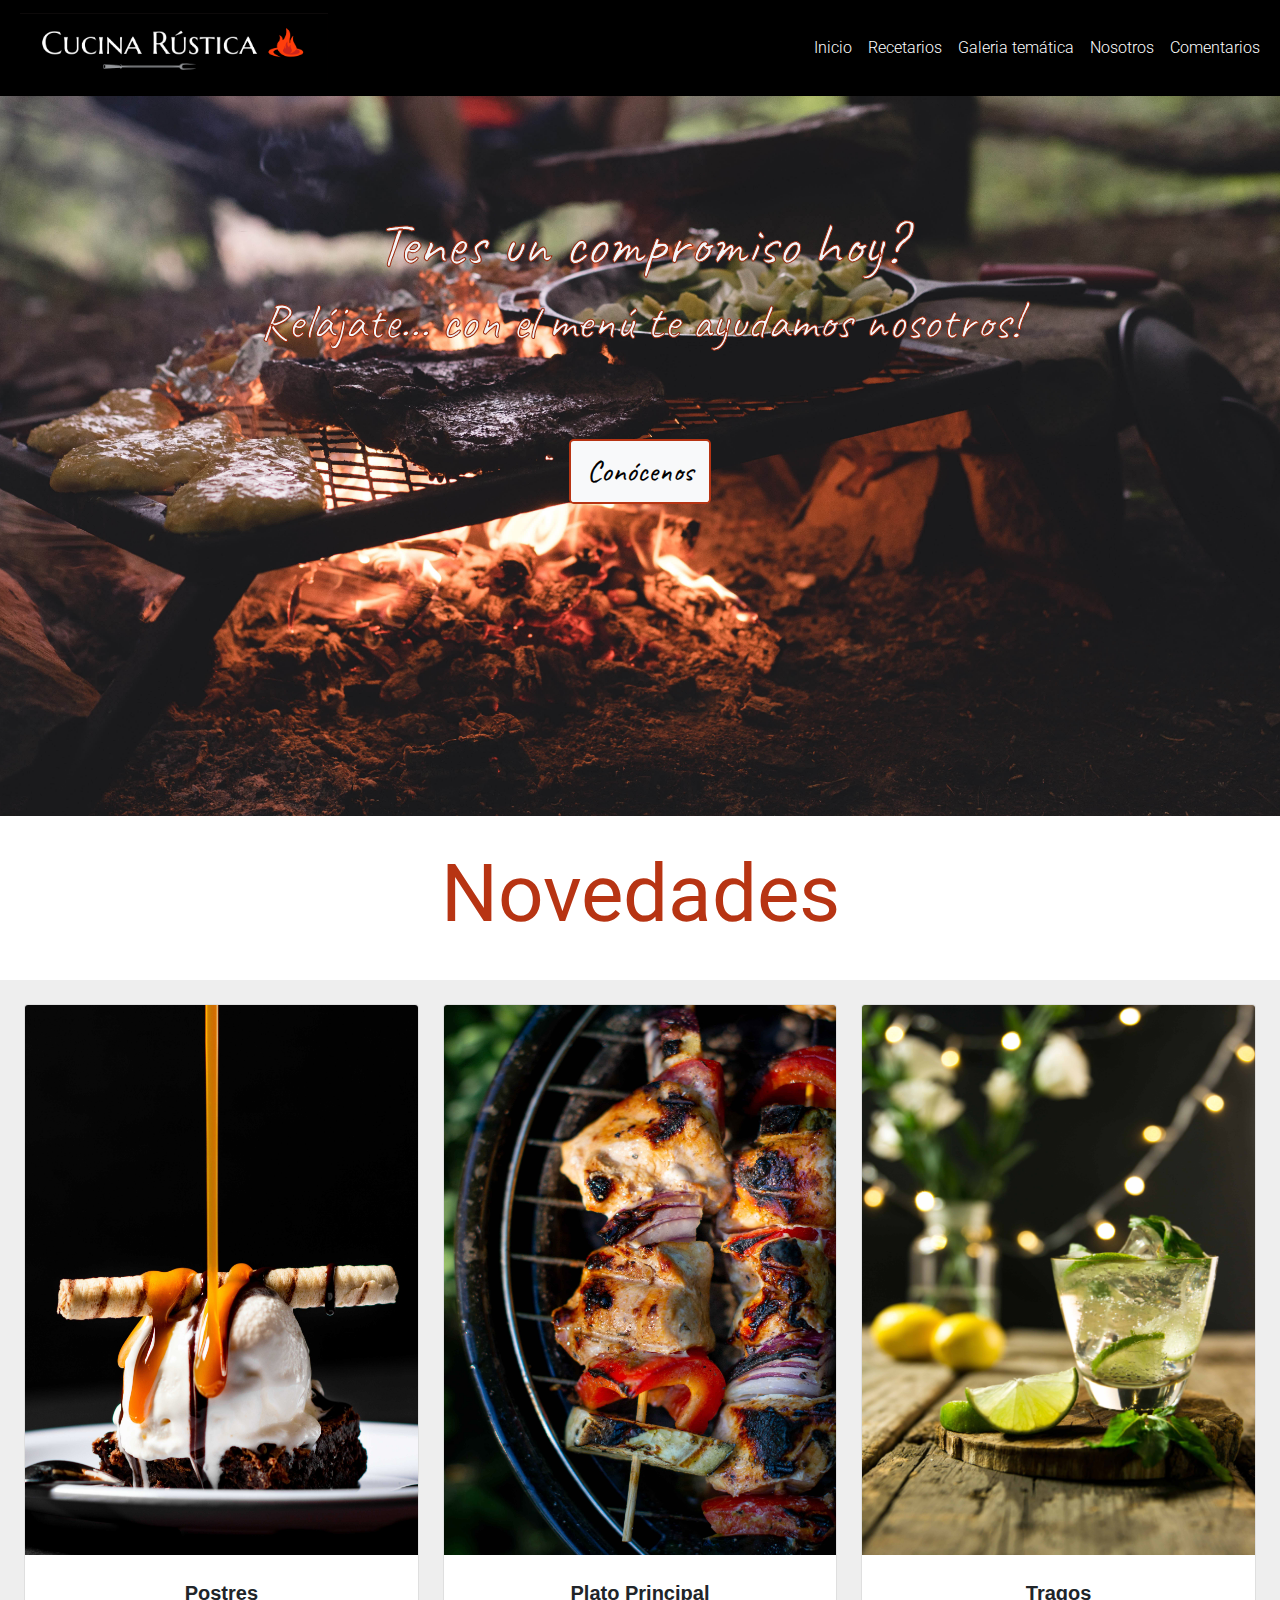
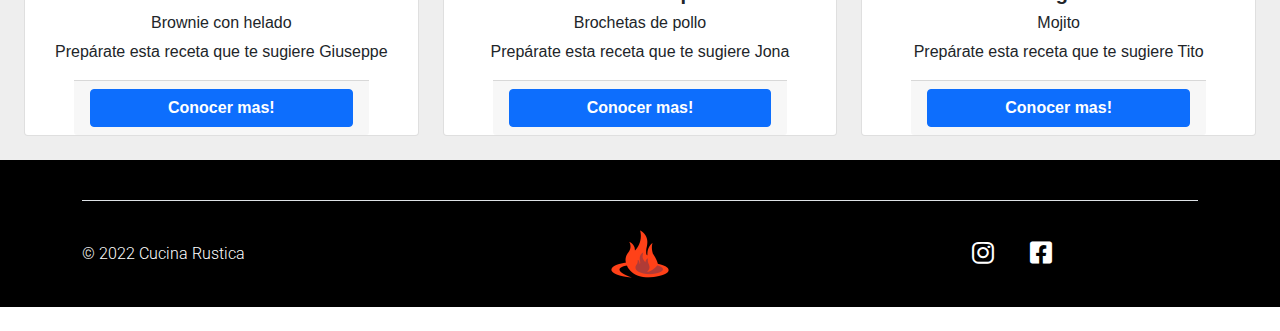
==== index.html @ 4ba0966a "trabajo 2" ====
<!DOCTYPE html>
<html lang="es">
<head>
    <meta charset="UTF-8">
    <meta http-equiv="X-UA-Compatible" content="IE=edge">
    <meta name="viewport" content="width=device-width, initial-scale=1.0">
    <link rel="shortcut icon" href="./imagenes/favicon_cucina.png" type="image/x-icon">
    <link rel="preconnect" href="https://fonts.googleapis.com">
    <link rel="preconnect" href="https://fonts.gstatic.com" crossorigin>
    <link href="https://fonts.googleapis.com/css2?family=Caveat:wght@400;500&family=Roboto:ital,wght@0,100;0,300;0,500;0,900;1,400&display=swap" rel="stylesheet">
    <link rel="stylesheet" href="https://cdnjs.cloudflare.com/ajax/libs/animate.css/4.1.1/animate.min.css"/>
    <link rel="stylesheet" href="https://cdnjs.cloudflare.com/ajax/libs/font-awesome/6.0.0/css/all.min.css">
    <link rel="stylesheet" href="./css/bootstrap.min.css">
    <link rel="stylesheet" href="./css/styles.css"><!-- defino la carperta de buscqueda se sugiere hacerlo en head-->
    <title>Cucina Rustica</title>
</head>
<body>
  <header id="header_boot">
    <nav class="navbar navbar-expand-lg navbar-light bg-black" >
        <div class="container-fluid">
          <a class="navbar-brand" href="./index.html"><img src="./imagenes/Logo.png" alt="Cucina_Rústica" class="logo_cucina"></img></a>
          <button class="navbar-toggler" type="button" data-bs-toggle="collapse" data-bs-target="#navbarNavAltMarkup" aria-controls="navbarNavAltMarkup" aria-expanded="false" aria-label="Toggle navigation">
            <span class="navbar-toggler-icon"></span>
          </button>
          <div class="collapse navbar-collapse" id="navbarNavAltMarkup" >
            <div class="navbar-nav">
              <a class="nav-link active" aria-current="page" href="./index.html">Inicio</a>
              <a class="nav-link" href="./pages/recetarios.html">Recetarios</a>
              <a class="nav-link" href="./pages/galeria_tematica.html">Galeria temática</a>
              <a class="nav-link" href="./pages/nosotros.html">Nosotros</a>
              <a class="nav-link" href="./pages/comentarios.html">Comentarios</a>
            </div>
          </div>
        </div>
      </nav>
  </header>
       <!-- <main id="main_principal">
            <section> 
                <div class="textos_main_principal">
                    <h2>Tenes un compromiso hoy?</h2> 
                    <h3>Relájate... con el menú te ayudamos nosotros!</h3>
                    <a href="./pages/recetarios.html" class="boton_main_principal">Conócenos</a>
                </div>
            </section>  
            <section class="section_wave_i">
                <div class="wave_i" style="height: 150px; overflow:hidden ;" ><svg viewBox="0 0 500 150" preserveAspectRatio="none" style="height: 100%; width: 100%;"><path d="M-4.22,38.00 C242.94,151.48 329.85,-2.44 500.00,49.98 L500.00,150.00 L0.00,150.00 Z" style="stroke: none; fill: #fff;"></path></svg></div>
            </section> 
        </main>-->
  <main>
    <section>
          <!-- Background image -->
          <div class="p-5 text-center bg-image" id="main_principal">
          <div class="mask">
            <div class="d-flex justify-content-center align-items-center h-100">
              <div class="text-white m-5 text_main">
                <h1 class="mt-3">Tenes un compromiso hoy?</h1>
                <h3 class="p-1">Relájate... con el menú te ayudamos nosotros!</h3>
                <a class="btn btn-light btn-lg boton_main" href="./pages/recetarios.html" role="button">Conócenos</a>
              </div>
            </div>
          </div>
          </div>
          <!-- Background image -->
    </section>    
  </main>
            <section>
              <div class="title_novedades">
                <h3>Novedades</h3>
              </div>
            </section>
            <section class="p-4 vh-200 fondo_content">
              <div class="row row-cols-1 row-cols-md-3 g-4">
                <div class="col card_content">
                  <div class="card h-100">
                    <img src="./imagenes/imagen7.jpg" class="card-img-top" alt=">Brownie"/></img>
                      <div class="card-body">
                        <h5 class="card-title text-center"><b>Postres</h5></b>
                        <h6 class="card-title text-center">Brownie con helado</h6>
                        <p class="card-text text-center">Prepárate esta receta que te sugiere Giuseppe</p>
                      </div>
                      <div class="card-footer d-grid gap-2 col-9 mx-auto">
                        <a href="./subpages/te_hiciste_un_postre.html" class="btn btn-primary"><b>Conocer mas!</b></a>
                      </div>
                  </div>
                </div>
                <div class="col">
                  <div class="card h-100">
                    <img src="./imagenes/imagen9.jpg" class="card-img-top" alt="Brochetas de pollo"/></img>
                      <div class="card-body">
                        <h5 class="card-title text-center"><b>Plato Principal</b></h5>
                        <h6 class="card-title text-center ">Brochetas de pollo</h6>
                        <p class="card-text text-center">Prepárate esta receta que te sugiere Jona</p>
                      </div>
                      <div class="card-footer d-grid gap-2 col-9 mx-auto">
                        <a href="./subpages/cocinate_algo.html" class="btn btn-primary"><b>Conocer mas!</b></a>
                      </div>
                  </div>
                </div>
                <div class="col">
                  <div class="card h-100">
                    <img src="./imagenes/imagen8.jpg" class="card-img-top" alt="Mojito"/></img>
                      <div class="card-body">
                        <h5 class="card-title text-center"><b>Tragos</b></h5>
                        <h6 class="card-title text-center">Mojito</h6>
                        <p class="card-text text-center">Prepárate esta receta que te sugiere Tito</p>
                      </div>
                      <div class="card-footer d-grid gap-2 col-9 mx-auto">
                        <a href="./subpages/te_pinto_un_trago.html" class="btn btn-primary"><b>Conocer mas!</b></a>
                      </div>
                  </div>
                </div>
              </div>    
              </div>
            </section>
      <footer class="text-center text-lg-start" id="footer_boot">
          <div class="container d-flex justify-content-center py-2"></div>
          <div class="container">
            <footer class="d-flex flex-wrap justify-content-between align-items-center py-3 my-4 border-top">
              <p class="col-md-4 mb-0 text-white">&copy; 2022 Cucina Rustica</p>
              <a href="./index.html" class="col-md-4 d-flex align-items-center justify-content-center mb-3 mb-md-0 me-md-auto link-dark text-decoration-none">
                <img src="./imagenes/favicom2_cucina.png" alt="llama_cucina"></img>
              </a>
              <ul class="nav col-md-4 justify-content-center">
                <li class="nav-item icono_footer"><a href="https://www.instagram.com" class="nav-link px-2 text-white"><i class="fa-brands fa-instagram" id="iconos_footer"></i></a></li>
                <li class="nav-item icono_footer"><a href="https://www.facebook.com" class="nav-link px-2 text-white"><i class="fa-brands fa-facebook-square" id="iconos_footer"></i></a></li>
              </ul>
          </div>
      </footer>
      <script src="https://cdn.boomcdn.com/libs/wow-js/1.3.0/wow.min.js"></script>
      <script>
        new WOW().init();
      </script>
      <script src="https://code.jquery.com/jquery-3.5.1.slim.min.js" integrity="sha384-DfXdz2htPH0lsSSs5nCTpuj/zy4C+OGpamoFVy38MVBnE+IbbVYUew+OrCXaRkfj" crossorigin="anonymous"></script>
      <script src="./js/bootstrap.min.js"></script>
</body>
</html>
---- css/styles.css ----
/**----------APLICANDO BOOTSTRAP------------**/

* {
  padding: 0;
  margin: 0;
}
.paddingTB {
  padding-top: 50px;
  padding-bottom: 50px;
}
.col-lg-12,
.col-lg-6 {
  padding-right: 0;
  padding-left: 0;
}
.paddingT {
  padding-top: 50px;
}
.centrar {
  text-align: center;
}
.paddingLR {
  padding-left: 10px;
  padding-right: 10px;
}

#navbarNavAltMarkup a {
  color: #fff;
  font-family: "Roboto", sans-serif;
  font-style: normal;
  font-weight: 300;
}

#navbarNavAltMarkup a:hover:not(.active) {
  /*background-color: rgb(170, 116, 87);*/
  border-bottom: solid 3px white;
  transition: 0.5s;
}

.navbar-toggler {
  background-color: beige;
  font-size: 0.5rem;
}

#footer_boot {
  background-color: black;
  font-family: "Roboto", sans-serif;
  font-weight: 300;
}
/* vista desktop */
@media only screen and (min-width: 1024px) {
  .navbar-expand-lg .navbar-collapse {
    justify-content: flex-end;
  }
  /*.footerFlex{display: flex;justify-content: space-around;}*/
}

.comentario_fondo {
  background-color: #eee;
}

.nosotros_contenedor {
  max-width: 80%;
}

.col img {
  width: 100%;
  height: 100%;
  max-width: 30rem;
  max-height: 35rem;
  margin: auto;
  padding-bottom: 10px;
}

/*Novedades*/

.title_novedades {
  text-align: center;
  font-size: 20px;
  color: #b73413;
  margin: auto;
  display: flex;
  font-weight: bold;
}

.fondo_content {
  background-color: #eee;
}

#icono_footer {
  font-size: 25px;
  color: #fff;
  padding: 10px;
}

.icono_footer a {
  text-decoration: none;
  color: white;
  margin: 10px;
  font-size: 25px;
}

.icono_footer a i:hover {
  color: orangered;
  transform: scale(1.1);
  transition: ease-in-out 0.1s;
}

/*---------sub pages ------*/
.recetas_sub_pages {
  margin: 2%;
  border-radius: 20px;
  background-color: rgba(236, 240, 193, 0.247);
  box-shadow: 0 2px rgba(0, 0, 0, 0.2);
  padding: 1%;
  transition: all 0.25s;
}

.recetas_sub_pages:hover {
  transform: translateY(-15px);
  box-shadow: 0 12px 16px rgba(0, 0, 0, 0.2);
}

.recetas_sub_pages img {
  border: solid black 2px;
  border-radius: 10px;
}

.recetas_sub_pages h3 {
  font-weight: bold;
}

.recetas_texto {
  padding: 2%;
}

/**----------FIN BOOTSTRAP------------**/

/******* PAGINAS CON CSS*******/

/* MOBILE FIRST */
* {
  margin: 0%;
  padding: 0%;
  box-sizing: border-box;
}

body {
  font-family: "Shippori Antique B1", sans-serif;
  margin: 0%;
  padding: 0%;
}

#grid_index {
  display: grid;
  grid-template-areas:
    "cabecera"
    "principal"
    "novedades"
    "footer";
}
/*
#header_sin_boot {
  grid-area: cabecera;
  display: flex;
  flex-direction: column;
  justify-content: center;
  align-items: center;
  background-color: black;
}*/

.logo_cucina {
  width: auto;
  height: 40px;
}

/**-----ANIMACION LOGO-----**/
.logo_cucina {
  display: inline-block;
  margin: 0 0.5rem;
  animation: backInLeft;
  animation-duration: 1.8s;
}
/**----------------------**/

main {
  grid-area: principal;
}

#main_principal {
  margin: 0;
  padding: 0;
  box-sizing: border-box;
  flex-direction: column;
  justify-content: center;
  align-items: center;
  background-color: rgb(56, 45, 33);
  background-image: url(../imagenes/imagen2.jpg);
  background-size: cover;
  background-repeat: no-repeat;
  background-attachment: unset;
  background-position: center;
  height: 80vh;
  position: relative;
  overflow: hidden;
}

.text_main h1 {
  font-family: "Caveat", cursive;
  font-style: normal;
  font-weight: 400;
  font-size: 20px;
  color: #f2f5f8;
}

.text_main h3 {
  font-family: "Caveat", cursive;
  font-style: normal;
  font-weight: 400;
  font-size: 15px;
  color: #f2f5f8;
}

.text_main {
  animation: fadeInUp;
  animation-duration: 4s;
}

.boton_main {
  border: solid 2px #b73413;
  margin-top: 75px;
  font-family: "Caveat", cursive;
  font-style: normal;
  font-weight: 400;
  font-size: 10px;
  -webkit-text-stroke: 0.1px black;
}

/*
main .textos_main_principal {
  display: flex;
  width: 100%;
  height: 250px;
  align-items: center;
  justify-content: center;
  flex-direction: column;
  letter-spacing: 0.03em;
  line-height: 1.6;
}
.textos_main_principal h2 {
  font-size: 20px;
  font-weight: bold;
  color: #fff;
  -webkit-text-stroke: 0.2px black;
  margin-top: 5px;
}
*/
/**-----ANIMACION TEXTO PRINCIPAL---
.textos_main_principal h2 {
  animation: fadeInDown;
  animation-duration: 2s;
}-**/
/**----------------------

.textos_main_principal h3 {
  font-size: 18px;
  font-weight: bold;
  color: #fff;
  /*color: rgb(100, 188, 250);*/
/*
  -webkit-text-stroke: 0.2px black;
  margin-top: 10px;
}**/

/**-----ANIMACION TEXTO PRINCIPAL---
.textos_main_principal h3 {
  animation: jackInTheBox;
  animation-duration: 4s;
}-**/
/**----------------------

.boton_main_principal {
  font-size: 15px;
  border: solid 1px hsla(180, 100%, 50%, 0.516);
  color: #fff;
  background-color: hsla(180, 100%, 50%, 0.29);
  font-weight: bold;
  text-decoration: none;
  justify-content: end;
  text-align: center;
  margin-top: 50px;
}**/

/**-----ANIMACION TEXTO PRINCIPAL----*
.boton_main_principal {
  animation: fadeInBottomRight;
  animation-duration: 6s;
}

.boton_main_principal:hover {
  transform: translateY(-10px);
  box-shadow: 0 12px 16px rgba(0, 0, 0, 0.2);
  transition: 1s;
}
/**----------------------**/

/* Wave 
.wave_i {
  position: absolute;
  bottom: 0;
  width: 100%;
}*/

.title_novedades {
  text-decoration: none;
  justify-content: center;
  text-align: center;
  margin: 30px;
}

.title_novedades h3 {
  font-family: "Roboto", sans-serif;
  font-style: bold;
  font-weight: 400;
  /*
  font-weight: bold;
  letter-spacing: 0.01em;
  line-height: 1;
  -webkit-text-stroke: 0.8px black;*/
}

@media (min-width: 768px) {
  #grid_index {
    grid-template-areas:
      "cabecera cabecera cabecera"
      "principal principal principal"
      "novedades novedades"
      "footer footer";
  }

  /*
  #header_sin_boot {
    flex-direction: row;
  }
*/
  .logo_cucina {
    height: 50px;
  }

  .text_main h1 {
    -webkit-text-stroke: 1px #9a2609;
    font-size: 40px;
    font-style: bold;
  }

  .text_main h3 {
    -webkit-text-stroke: 1px #9a2609;
    font-size: 30px;
    font-style: bold;
  }

  .boton_main {
    font-size: 20px;
  }

  .title_novedades h3 {
    font-size: 50px;
  }

  /*
  .textos_main_principal h2 {
    font-size: 40px;
    -webkit-text-stroke: 0.8px black;
    margin-top: 5px;
  }

  .textos_main_principal h3 {
    font-size: 35px;
    align-items: center;
    -webkit-text-stroke: 0.2px black;
    margin-top: 5px;
  }

  .boton_main_principal {
    margin-top: 40px;
  }*/
}

@media (min-width: 1024px) {
  /*
  #header_sin_boot {
    display: flex;
    align-items: center;
    justify-content: space-around;
  }*/
  .logo_cucina {
    height: 70px;
  }

  .text_main h1 {
    font-size: 60px;
  }

  .text_main h3 {
    font-size: 50px;
  }

  .boton_main {
    font-size: 30px;
    padding: 3;
  }

  .title_novedades h3 {
    font-size: 80px;
  }
  /*
  .textos_main_principal h2 {
    font-size: 40px;
    margin-top: 150px;
  }

  .textos_main_principal h3 {
    font-size: 35px;
    align-items: center;
    margin-top: 50px;
  }

  .boton_main_principal {
    font-size: 25px;
    -webkit-text-stroke: 0.8px black;
    margin-top: 40px;
  }*/
}

/****** FIN PAGINA PRINCPAL (INDEX) ******/

/****PAGES -RECETARIOS-****/

/* MOBILE FIRST */

#body_recetario {
  background-image: linear-gradient(
    to right,
    #f3f4f6,
    #f2f5f8,
    #f1f6f9,
    #eff7f9,
    #eef8f9
  );
}

main .textos_main_recetario {
  margin-top: 50px;
  display: inline-block;
  height: 100px;
  width: 100%;
  align-items: center;
  justify-content: center;
  text-align: center;
}

.textos_main_recetario h2 {
  font-size: 20px;
  color: black;
}

#recetarios {
  grid-area: novedades;
  margin: 0;
  padding: 0;
  width: 100%;
  font-family: sans-serif;
  letter-spacing: 0.03em;
  line-height: 1.6;
  align-items: center;
  flex-wrap: wrap;
  display: flex;
}

.title_recetarios {
  font-family: "Segoe UI", Tahoma, Geneva, Verdana, sans-serif;
  text-align: center;
  font-size: 22px;
  color: #b73413;
  margin-top: 10px;
  margin-left: 30px;
  font-weight: bold;
  font-style: italic;
}

.recetarios_contenedor {
  width: 100%;
  max-width: 100%;
  display: flex;
  flex-wrap: wrap;
  justify-content: center;
  align-items: center;
}

.recetarios_contenedor .card_recetarios {
  width: 250px;
  height: 220px;
  border: solid 8px;
  border-color: black;
  box-shadow: 0 2px rgba(0, 0, 0, 0.2);
  overflow: hidden;
  margin: 15px;
  text-align: center;
  transition: all 0.3s;
}

.recetarios_contenedor .card_recetarios:hover {
  transform: translateY(-15px);
  box-shadow: 0 12px 16px rgba(0, 0, 0, 0.2);
}

.recetarios_contenedor .card_recetarios img {
  width: 250px;
  height: 220px;
  align-items: center;
}

@media (min-width: 768px) {
  .recetarios_contenedor .card_recetarios {
    width: 350px;
    height: 320px;
    border: solid 12px;
  }

  .recetarios_contenedor .card_recetarios img {
    width: 350px;
    height: 320px;
  }

  .textos_main_recetario h2 {
    font-size: 30px;
  }

  .title_recetarios {
    font-size: 35px;
  }
}

@media (min-width: 1024px) {
  .recetarios_contenedor .card_recetarios {
    width: 400px;
    height: 450px;
    border: solid 12px;
  }

  .recetarios_contenedor .card_recetarios img {
    width: 100%;
    height: 100%;
  }

  .textos_main_recetarioh2 {
    font-size: 40px;
  }

  .title_recetarios {
    font-size: 50px;
  }
}

#sugerencias_chef {
  grid-area: novedades;
  margin: 0;
  padding: 0;
  width: 100%;
  font-family: sans-serif;
  letter-spacing: 0.03em;
  line-height: 1.6;
  align-items: center;
  flex-wrap: wrap;
  display: flex;
}

.textos_section_recetarios {
  display: inline-block;
  width: 100%;
  min-height: 75px;
  align-items: center;
  justify-content: end;
  text-align: center;
  background-color: rgba(226, 216, 204, 0.89);
  margin-bottom: 1px;
  padding: 15px;
}

.textos_section_recetarios h3 {
  font-size: 20px;
}
.textos_section_recetarios p {
  font-size: 10px;
}

@media (min-width: 768px) {
  .textos_section_recetarios h3 {
    font-size: 25px;
  }
  .textos_section_recetarios p {
    font-size: 15px;
  }
}

@media (min-width: 1024px) {
  .textos_section_recetarios h3 {
    font-size: 30px;
  }
  .textos_section_recetarios p {
    font-size: 20px;
  }
}

/****** FIN PAGINA RECETARIO ******/

/****PAGES GALERIA TEMATICA****/

/* MOBILE FIRST */
main .textos_main_galeria_tematica {
  margin-top: 50px;
  display: inline-block;
  height: 100px;
  width: 100%;
  align-items: center;
  justify-content: center;
  text-align: center;
}

.textos_main_galeria_tematica h2 {
  font-size: 25px;
  color: black;
}

.textos_main_galeria_tematica h3 {
  font-size: 20px;
  color: rgb(4, 27, 46);
  text-shadow: 0.2em 0.1em 0.1em rgb(140, 145, 146);
  text-align: center;
}

#galeria_tematica {
  grid-area: novedades;
  margin: 0;
  padding: 0;
  width: 100%;
  font-family: sans-serif;
  letter-spacing: 0.03em;
  line-height: 1.6;
  align-items: center;
  flex-wrap: wrap;
  display: flex;
}

.title_galeria_tematica {
  font-family: "Segoe UI", Tahoma, Geneva, Verdana, sans-serif;
  text-align: center;
  font-size: 30px;
  color: #b73413;
  margin-top: 40px;
  margin-left: 30px;
  font-weight: bold;
  font-style: italic;
}

.galeria_tematica_contenedor {
  width: 100%;
  max-width: 100%;
  display: flex;
  flex-wrap: wrap;
  justify-content: center;
  align-items: center;
}

.galeria_tematica_contenedor .card_galeria_tematica {
  width: 400px;
  height: 400px;
  border-radius: 20px;
  box-shadow: 0 2px rgba(0, 0, 0, 0.2);
  overflow: hidden;
  margin: 20px;
  text-align: center;
  transition: all 0.45s;
}

.card_galeria_tematica {
  background-color: rgba(226, 216, 204, 0.89);
  padding: 1%;
}

.galeria_tematica_contenedor .card_galeria_tematica:hover {
  transform: translateY(-15px);
  box-shadow: 0 12px 16px rgba(0, 0, 0, 0.2);
}

.galeria_tematica_contenedor .card_galeria_tematica img {
  width: 250px;
  height: 220px;
  border-radius: 10px;
}

.galeria_tematica_contenedor.card_galeria_tematica h4 {
  font-weight: 600;
}

.galeria_tematica_contenedor .card_galeria_tematica p {
  padding: 0.1rem;
  font-size: 16px;
  font-weight: 300;
}

@media (min-width: 768px) {
  .textos_main_galeria_tematica h2 {
    font-size: 35px;
  }

  .textos_main_galeria_tematica h3 {
    font-size: 30px;
  }

  .title_galeria_tematica {
    font-size: 40px;
  }
}

@media (min-width: 1024px) {
  .textos_main_galeria_tematica h2 {
    font-size: 40px;
  }

  .textos_main_galeria_tematica h3 {
    font-size: 35px;
  }

  .title_galeria_tematica {
    font-size: 50px;
  }
}

.subtexto_contenedor_galeria {
  display: inline-block;
  width: 100%;
  min-height: 75px;
  align-items: center;
  justify-content: end;
  text-align: center;
  background-color: rgba(226, 216, 204, 0.89);
  margin-bottom: 1px;
  padding: 15px;
}

.subtexto_contenedor_galeria h4 {
  font-size: 20px;
}
.subtexto_contenedor_galeria p {
  font-size: 10px;
}

@media (min-width: 768px) {
  .subtexto_contenedor_galeria h4 {
    font-size: 25px;
  }
  .subtexto_contenedor_galeria p {
    font-size: 15px;
  }
}

@media (min-width: 1024px) {
  .subtexto_contenedor_galeria h4 {
    font-size: 30px;
  }
  .subtexto_contenedor_galeria p {
    font-size: 20px;
  }
}

/****** FIN PAGINA GALERIA_TEMATICA ******/

/*--------SUB PAGES COCINATE ALGO----------*/
/* MOBILE FIRST */

main .textos_main_cocinate_algo {
  display: flex;
  width: 100%;
  height: 100%;
  align-items: center;
  justify-content: flex-end;
  flex-direction: column;
  letter-spacing: 0.03em;
  line-height: 1.6;
  position: relative;
  overflow: hidden;
}

.img_main_cocinate_algo {
  display: flex;
  width: 100%;
  height: 50vh;
  align-items: center;
  justify-content: flex-end;
  flex-direction: column;
  letter-spacing: 0.03em;
  line-height: 1.6;
  background-image: url(../imagenes/imagen_cocinate_algo.jpg);
  background-size: cover;
  background-repeat: no-repeat;
  background-attachment: unset;
  background-position: center;
  position: relative;
  overflow: hidden;
}

.textos_main_cocinate_algo h2 {
  font-size: 20px;
  color: black;
  font-weight: bold;
}

/*--recetarios--*/

.title_subpage_recetario {
  font-family: "Segoe UI", Tahoma, Geneva, Verdana, sans-serif;
  text-align: center;
  font-size: 20px;
  color: #b73413;
  margin-top: 40px;
  margin-left: 30px;
  font-weight: bold;
  font-style: italic;
}

@media (min-width: 768px) {
  .textos_main_cocinate_algo h2 {
    font-size: 35px;
  }

  .img_main_cocinate_algo {
    height: 60vh;
  }

  .title_subpage_recetario {
    font-size: 30px;
  }
}

@media (min-width: 1024px) {
  .textos_main_cocinate_algo h2 {
    font-size: 40px;
  }

  .img_main_cocinate_algo {
    height: 80vh;
  }

  .title_subpage_recetario {
    font-size: 35px;
  }
}

/****** FIN SUB PAGES COCINATE ALGO ***/

/****** SUB PAGES TE PINTO UN TRAGO ******/

/* MOBILE FIRST */

main .textos_main_preparate_un_trago {
  display: flex;
  width: 100%;
  height: 100%;
  align-items: center;
  justify-content: flex-end;
  flex-direction: column;
  letter-spacing: 0.03em;
  line-height: 1.6;
  position: relative;
  overflow: hidden;
}

.img_main_preparate_un_trago {
  display: flex;
  width: 100%;
  height: 50vh;
  align-items: center;
  justify-content: flex-end;
  flex-direction: column;
  letter-spacing: 0.03em;
  line-height: 1.6;
  background-image: url(../imagenes/imagen18.jpg);
  background-size: cover;
  background-repeat: no-repeat;
  background-attachment: unset;
  background-position: center;
  position: relative;
  overflow: hidden;
}

.textos_main_preparate_un_trago h2 {
  font-size: 20px;
  color: black;
  font-weight: bold;
}

@media (min-width: 768px) {
  .textos_main_preparate_un_trago h2 {
    font-size: 35px;
  }

  .img_main_preparate_un_trago {
    height: 60vh;
  }
}

@media (min-width: 1024px) {
  .textos_main_preparate_un_tragoh2 {
    font-size: 40px;
  }

  .img_main_preparate_un_trago {
    height: 90vh;
  }
}

/****** FIN SUB PAGES PREPARATE UN TRAGO ***/

/****** SUB PAGES TE HICISTE UN POSTRE ******/

/* MOBILE FIRST */

main .textos_main_hiciste_un_postre {
  display: flex;
  width: 100%;
  height: 100%;
  align-items: center;
  justify-content: flex-end;
  flex-direction: column;
  letter-spacing: 0.03em;
  line-height: 1.6;
  position: relative;
  overflow: hidden;
}

.img_main_hiciste_un_postre {
  display: flex;
  width: 100%;
  height: 50vh;
  align-items: center;
  justify-content: flex-end;
  flex-direction: column;
  letter-spacing: 0.03em;
  line-height: 1.6;
  background-image: url(../imagenes/imagen20.jpg);
  background-size: cover;
  background-repeat: no-repeat;
  background-attachment: unset;
  background-position: center;
  position: relative;
  overflow: hidden;
}

.textos_main_hiciste_un_postre h2 {
  font-size: 20px;
  color: black;
  font-weight: bold;
}

@media (min-width: 768px) {
  .textos_main_hiciste_un_postre h2 {
    font-size: 35px;
  }

  .img_main_hiciste_un_postre {
    height: 60vh;
  }
}

@media (min-width: 1024px) {
  .textos_main_hiciste_un_postre h2 {
    font-size: 40px;
  }

  .img_main_hiciste_un_postre {
    height: 90vh;
  }
}

/****** FIN SUB PAGES  TE HICISTE UN POSTRE ***/
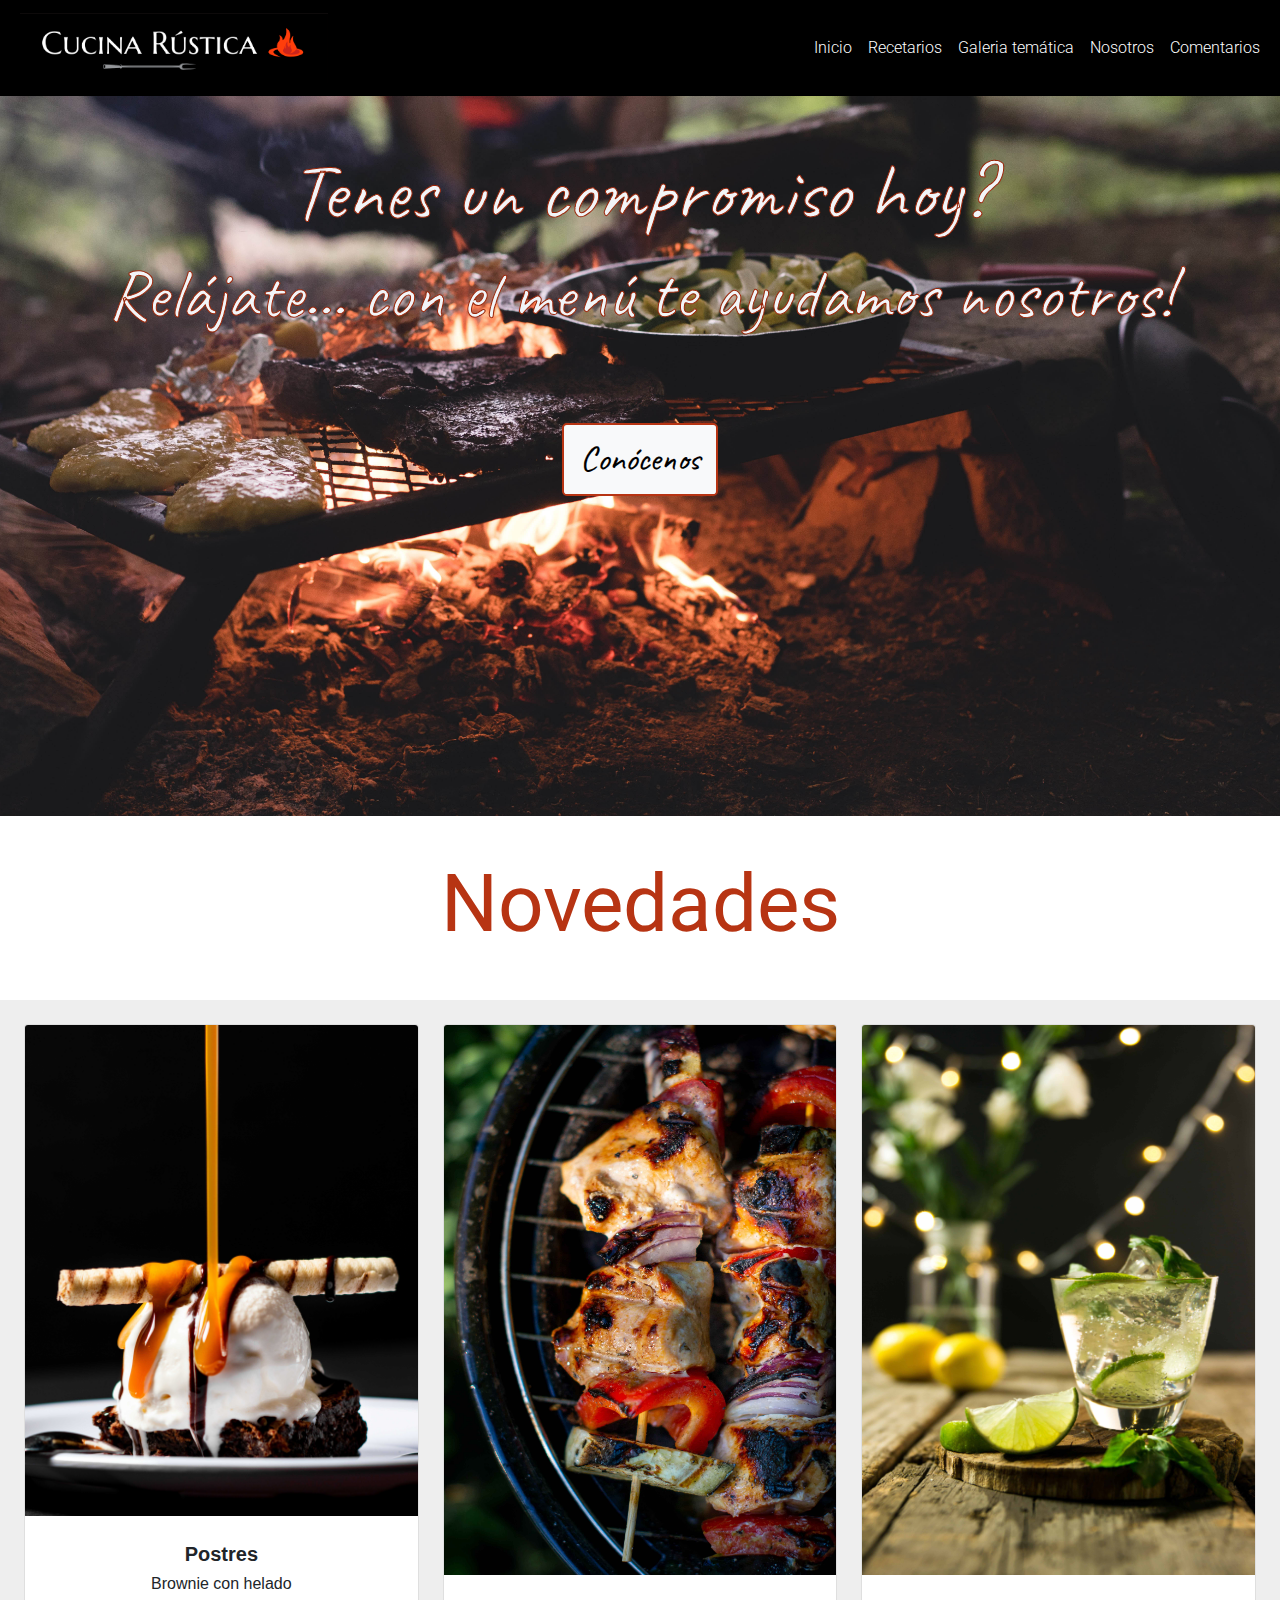
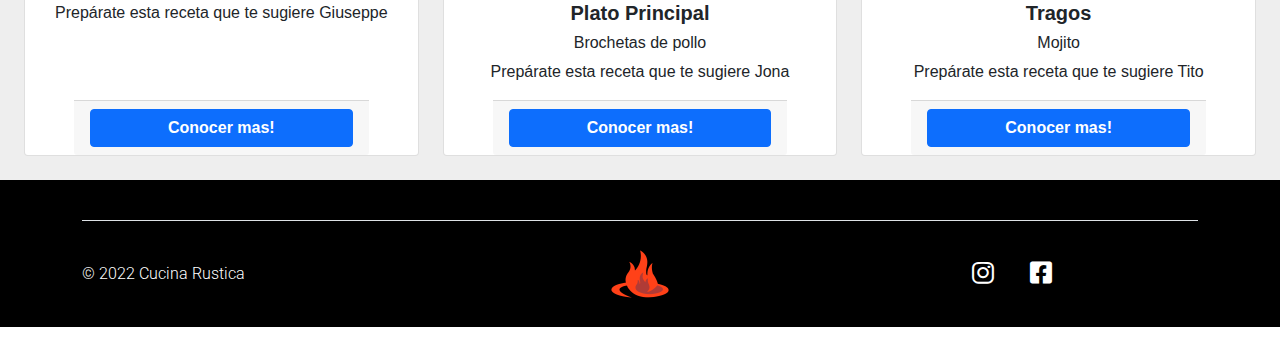
==== commit 92143fd0: "se agergo enlace imagenes del index seccion novedades" ====
--- a/index.html
+++ b/index.html
@@ -34,103 +34,89 @@
         </div>
       </nav>
   </header>
-       <!-- <main id="main_principal">
-            <section> 
-                <div class="textos_main_principal">
-                    <h2>Tenes un compromiso hoy?</h2> 
-                    <h3>Relájate... con el menú te ayudamos nosotros!</h3>
-                    <a href="./pages/recetarios.html" class="boton_main_principal">Conócenos</a>
-                </div>
-            </section>  
-            <section class="section_wave_i">
-                <div class="wave_i" style="height: 150px; overflow:hidden ;" ><svg viewBox="0 0 500 150" preserveAspectRatio="none" style="height: 100%; width: 100%;"><path d="M-4.22,38.00 C242.94,151.48 329.85,-2.44 500.00,49.98 L500.00,150.00 L0.00,150.00 Z" style="stroke: none; fill: #fff;"></path></svg></div>
-            </section> 
-        </main>-->
   <main>
     <section>
-          <!-- Background image -->
-          <div class="p-5 text-center bg-image" id="main_principal">
-          <div class="mask">
-            <div class="d-flex justify-content-center align-items-center h-100">
-              <div class="text-white m-5 text_main">
-                <h1 class="mt-3">Tenes un compromiso hoy?</h1>
-                <h3 class="p-1">Relájate... con el menú te ayudamos nosotros!</h3>
-                <a class="btn btn-light btn-lg boton_main" href="./pages/recetarios.html" role="button">Conócenos</a>
+          <div class="p-3 text-center bg-image" id="main_principal">
+            <div class="mask">
+              <div class="d-flex justify-content-center align-items-center h-100">
+                <div class="text-white m-3 text_main">
+                  <h1 class="mt-3">Tenes un compromiso hoy?</h1>
+                  <h3 class="p-1">Relájate... con el menú te ayudamos nosotros!</h3>
+                  <a class="btn btn-light btn-lg boton_main" href="./pages/recetarios.html" role="button">Conócenos</a>
+                </div>
               </div>
             </div>
           </div>
-          </div>
-          <!-- Background image -->
     </section>    
   </main>
-            <section>
-              <div class="title_novedades">
-                <h3>Novedades</h3>
+    <section>
+      <div class="title_novedades">
+        <h3>Novedades</h3>
+          </div>
+    </section>
+      <section class="p-4 vh-200 fondo_content">
+        <div class="row row-cols-1 row-cols-md-3 g-4">
+          <div class="col card_content">
+            <div class="card h-100">
+              <a href="./subpages/te_hiciste_un_postre.html"><img src="./imagenes/imagen7.jpg" class="card-img-top" alt=">Brownie"/></img></a>
+                <div class="card-body">
+                  <h5 class="card-title text-center"><b>Postres</h5></b>
+                  <h6 class="card-title text-center">Brownie con helado</h6>
+                  <p class="card-text text-center">Prepárate esta receta que te sugiere Giuseppe</p>
+                </div>
+                <div class="card-footer d-grid gap-2 col-9 mx-auto">
+                  <a href="./subpages/te_hiciste_un_postre.html" class="btn btn-primary"><b>Conocer mas!</b></a>
+                </div>
+            </div>
+          </div>
+            <div class="col">
+              <div class="card h-100">
+                <a href="./subpages/cocinate_algo.html"><img src="./imagenes/imagen9.jpg" class="card-img-top" alt="Brochetas de pollo"/></img></a>
+                    <div class="card-body">
+                      <h5 class="card-title text-center"><b>Plato Principal</b></h5>
+                      <h6 class="card-title text-center ">Brochetas de pollo</h6>
+                      <p class="card-text text-center">Prepárate esta receta que te sugiere Jona</p>
+                    </div>
+                    <div class="card-footer d-grid gap-2 col-9 mx-auto">
+                      <a href="./subpages/cocinate_algo.html" class="btn btn-primary"><b>Conocer mas!</b></a>
+                    </div>
+                </div>
+            </div>
+            <div class="col">
+              <div class="card h-100">
+                <a href="./subpages/te_pinto_un_trago.html"><img src="./imagenes/imagen8.jpg" class="card-img-top" alt="Mojito"/></img></a>
+                  <div class="card-body">
+                    <h5 class="card-title text-center"><b>Tragos</b></h5>
+                    <h6 class="card-title text-center">Mojito</h6>
+                    <p class="card-text text-center">Prepárate esta receta que te sugiere Tito</p>
+                  </div>
+                  <div class="card-footer d-grid gap-2 col-9 mx-auto">
+                    <a href="./subpages/te_pinto_un_trago.html" class="btn btn-primary"><b>Conocer mas!</b></a>
+                  </div>
               </div>
-            </section>
-            <section class="p-4 vh-200 fondo_content">
-              <div class="row row-cols-1 row-cols-md-3 g-4">
-                <div class="col card_content">
-                  <div class="card h-100">
-                    <img src="./imagenes/imagen7.jpg" class="card-img-top" alt=">Brownie"/></img>
-                      <div class="card-body">
-                        <h5 class="card-title text-center"><b>Postres</h5></b>
-                        <h6 class="card-title text-center">Brownie con helado</h6>
-                        <p class="card-text text-center">Prepárate esta receta que te sugiere Giuseppe</p>
-                      </div>
-                      <div class="card-footer d-grid gap-2 col-9 mx-auto">
-                        <a href="./subpages/te_hiciste_un_postre.html" class="btn btn-primary"><b>Conocer mas!</b></a>
-                      </div>
-                  </div>
-                </div>
-                <div class="col">
-                  <div class="card h-100">
-                    <img src="./imagenes/imagen9.jpg" class="card-img-top" alt="Brochetas de pollo"/></img>
-                      <div class="card-body">
-                        <h5 class="card-title text-center"><b>Plato Principal</b></h5>
-                        <h6 class="card-title text-center ">Brochetas de pollo</h6>
-                        <p class="card-text text-center">Prepárate esta receta que te sugiere Jona</p>
-                      </div>
-                      <div class="card-footer d-grid gap-2 col-9 mx-auto">
-                        <a href="./subpages/cocinate_algo.html" class="btn btn-primary"><b>Conocer mas!</b></a>
-                      </div>
-                  </div>
-                </div>
-                <div class="col">
-                  <div class="card h-100">
-                    <img src="./imagenes/imagen8.jpg" class="card-img-top" alt="Mojito"/></img>
-                      <div class="card-body">
-                        <h5 class="card-title text-center"><b>Tragos</b></h5>
-                        <h6 class="card-title text-center">Mojito</h6>
-                        <p class="card-text text-center">Prepárate esta receta que te sugiere Tito</p>
-                      </div>
-                      <div class="card-footer d-grid gap-2 col-9 mx-auto">
-                        <a href="./subpages/te_pinto_un_trago.html" class="btn btn-primary"><b>Conocer mas!</b></a>
-                      </div>
-                  </div>
-                </div>
-              </div>    
-              </div>
-            </section>
-      <footer class="text-center text-lg-start" id="footer_boot">
-          <div class="container d-flex justify-content-center py-2"></div>
-          <div class="container">
-            <footer class="d-flex flex-wrap justify-content-between align-items-center py-3 my-4 border-top">
-              <p class="col-md-4 mb-0 text-white">&copy; 2022 Cucina Rustica</p>
-              <a href="./index.html" class="col-md-4 d-flex align-items-center justify-content-center mb-3 mb-md-0 me-md-auto link-dark text-decoration-none">
-                <img src="./imagenes/favicom2_cucina.png" alt="llama_cucina"></img>
-              </a>
-              <ul class="nav col-md-4 justify-content-center">
-                <li class="nav-item icono_footer"><a href="https://www.instagram.com" class="nav-link px-2 text-white"><i class="fa-brands fa-instagram" id="iconos_footer"></i></a></li>
-                <li class="nav-item icono_footer"><a href="https://www.facebook.com" class="nav-link px-2 text-white"><i class="fa-brands fa-facebook-square" id="iconos_footer"></i></a></li>
-              </ul>
-          </div>
-      </footer>
-      <script src="https://cdn.boomcdn.com/libs/wow-js/1.3.0/wow.min.js"></script>
-      <script>
-        new WOW().init();
-      </script>
-      <script src="https://code.jquery.com/jquery-3.5.1.slim.min.js" integrity="sha384-DfXdz2htPH0lsSSs5nCTpuj/zy4C+OGpamoFVy38MVBnE+IbbVYUew+OrCXaRkfj" crossorigin="anonymous"></script>
-      <script src="./js/bootstrap.min.js"></script>
+            </div>
+        </div>    
+      </section>
+  <footer class="text-center text-lg-start" id="footer_boot">
+    <div class="container d-flex justify-content-center py-2"></div>
+      <div class="container">
+          <footer class="d-flex flex-wrap justify-content-between align-items-center py-3 my-4 border-top">
+            <p class="col-md-4 mb-0 text-white">&copy; 2022 Cucina Rustica</p>
+            <a href="./index.html" class="col-md-4 d-flex align-items-center justify-content-center mb-3 mb-md-0 me-md-auto link-dark text-decoration-none">
+              <img src="./imagenes/favicom2_cucina.png" alt="llama_cucina"></img>
+            </a>
+            <ul class="nav col-md-4 justify-content-center">
+              <li class="nav-item icono_footer"><a href="https://www.instagram.com" class="nav-link px-2 text-white"><i class="fa-brands fa-instagram" id="iconos_footer"></i></a></li>
+              <li class="nav-item icono_footer"><a href="https://www.facebook.com" class="nav-link px-2 text-white"><i class="fa-brands fa-facebook-square" id="iconos_footer"></i></a></li>
+            </ul>
+      </div>
+    </div> 
+  </footer>
+  <script src="https://cdn.boomcdn.com/libs/wow-js/1.3.0/wow.min.js"></script>
+  <script>
+      new WOW().init();
+  </script>
+  <script src="https://code.jquery.com/jquery-3.5.1.slim.min.js" integrity="sha384-DfXdz2htPH0lsSSs5nCTpuj/zy4C+OGpamoFVy38MVBnE+IbbVYUew+OrCXaRkfj" crossorigin="anonymous"></script>
+  <script src="./js/bootstrap.min.js"></script>
 </body>
 </html>--- a/css/styles.css
+++ b/css/styles.css
@@ -52,7 +52,6 @@
   .navbar-expand-lg .navbar-collapse {
     justify-content: flex-end;
   }
-  /*.footerFlex{display: flex;justify-content: space-around;}*/
 }
 
 .comentario_fondo {
@@ -159,15 +158,6 @@
     "novedades"
     "footer";
 }
-/*
-#header_sin_boot {
-  grid-area: cabecera;
-  display: flex;
-  flex-direction: column;
-  justify-content: center;
-  align-items: center;
-  background-color: black;
-}*/
 
 .logo_cucina {
   width: auto;
@@ -209,7 +199,7 @@
   font-family: "Caveat", cursive;
   font-style: normal;
   font-weight: 400;
-  font-size: 20px;
+  font-size: 40px;
   color: #f2f5f8;
 }
 
@@ -217,7 +207,7 @@
   font-family: "Caveat", cursive;
   font-style: normal;
   font-weight: 400;
-  font-size: 15px;
+  font-size: 35px;
   color: #f2f5f8;
 }
 
@@ -232,101 +222,21 @@
   font-family: "Caveat", cursive;
   font-style: normal;
   font-weight: 400;
-  font-size: 10px;
+  font-size: 20px;
   -webkit-text-stroke: 0.1px black;
 }
-
-/*
-main .textos_main_principal {
-  display: flex;
-  width: 100%;
-  height: 250px;
-  align-items: center;
-  justify-content: center;
-  flex-direction: column;
-  letter-spacing: 0.03em;
-  line-height: 1.6;
-}
-.textos_main_principal h2 {
-  font-size: 20px;
-  font-weight: bold;
-  color: #fff;
-  -webkit-text-stroke: 0.2px black;
-  margin-top: 5px;
-}
-*/
-/**-----ANIMACION TEXTO PRINCIPAL---
-.textos_main_principal h2 {
-  animation: fadeInDown;
-  animation-duration: 2s;
-}-**/
-/**----------------------
-
-.textos_main_principal h3 {
-  font-size: 18px;
-  font-weight: bold;
-  color: #fff;
-  /*color: rgb(100, 188, 250);*/
-/*
-  -webkit-text-stroke: 0.2px black;
-  margin-top: 10px;
-}**/
-
-/**-----ANIMACION TEXTO PRINCIPAL---
-.textos_main_principal h3 {
-  animation: jackInTheBox;
-  animation-duration: 4s;
-}-**/
-/**----------------------
-
-.boton_main_principal {
-  font-size: 15px;
-  border: solid 1px hsla(180, 100%, 50%, 0.516);
-  color: #fff;
-  background-color: hsla(180, 100%, 50%, 0.29);
-  font-weight: bold;
-  text-decoration: none;
-  justify-content: end;
-  text-align: center;
-  margin-top: 50px;
-}**/
-
-/**-----ANIMACION TEXTO PRINCIPAL----*
-.boton_main_principal {
-  animation: fadeInBottomRight;
-  animation-duration: 6s;
-}
-
-.boton_main_principal:hover {
-  transform: translateY(-10px);
-  box-shadow: 0 12px 16px rgba(0, 0, 0, 0.2);
-  transition: 1s;
-}
-/**----------------------**/
-
-/* Wave 
-.wave_i {
-  position: absolute;
-  bottom: 0;
-  width: 100%;
-}*/
 
 .title_novedades {
   text-decoration: none;
   justify-content: center;
   text-align: center;
-  margin: 30px;
+  margin: 40px;
 }
 
 .title_novedades h3 {
   font-family: "Roboto", sans-serif;
   font-style: bold;
   font-weight: 400;
-  /*
-  font-weight: bold;
-  letter-spacing: 0.01em;
-  line-height: 1;
-  -webkit-text-stroke: 0.8px black;*/
 }
 
 @media (min-width: 768px) {
@@ -338,98 +248,55 @@
       "footer footer";
   }
 
-  /*
-  #header_sin_boot {
-    flex-direction: row;
-  }
-*/
   .logo_cucina {
     height: 50px;
   }
 
   .text_main h1 {
     -webkit-text-stroke: 1px #9a2609;
-    font-size: 40px;
+    font-size: 60px;
     font-style: bold;
   }
 
   .text_main h3 {
     -webkit-text-stroke: 1px #9a2609;
+    font-size: 50px;
+    font-style: bold;
+  }
+
+  .boton_main {
     font-size: 30px;
-    font-style: bold;
-  }
-
-  .boton_main {
-    font-size: 20px;
   }
 
   .title_novedades h3 {
-    font-size: 50px;
-  }
-
-  /*
-  .textos_main_principal h2 {
-    font-size: 40px;
-    -webkit-text-stroke: 0.8px black;
-    margin-top: 5px;
-  }
-
-  .textos_main_principal h3 {
-    font-size: 35px;
-    align-items: center;
-    -webkit-text-stroke: 0.2px black;
-    margin-top: 5px;
-  }
-
-  .boton_main_principal {
-    margin-top: 40px;
-  }*/
+    font-size: 60px;
+  }
+
 }
 
 @media (min-width: 1024px) {
-  /*
-  #header_sin_boot {
-    display: flex;
-    align-items: center;
-    justify-content: space-around;
-  }*/
+ 
   .logo_cucina {
     height: 70px;
   }
 
   .text_main h1 {
-    font-size: 60px;
+    font-size: 80px;
   }
 
   .text_main h3 {
-    font-size: 50px;
+    font-size: 70px;
   }
 
   .boton_main {
-    font-size: 30px;
+    font-size: 35px;
     padding: 3;
   }
 
   .title_novedades h3 {
     font-size: 80px;
   }
-  /*
-  .textos_main_principal h2 {
-    font-size: 40px;
-    margin-top: 150px;
-  }
-
-  .textos_main_principal h3 {
-    font-size: 35px;
-    align-items: center;
-    margin-top: 50px;
-  }
-
-  .boton_main_principal {
-    font-size: 25px;
-    -webkit-text-stroke: 0.8px black;
-    margin-top: 40px;
-  }*/
+  
 }
 
 /****** FIN PAGINA PRINCPAL (INDEX) ******/
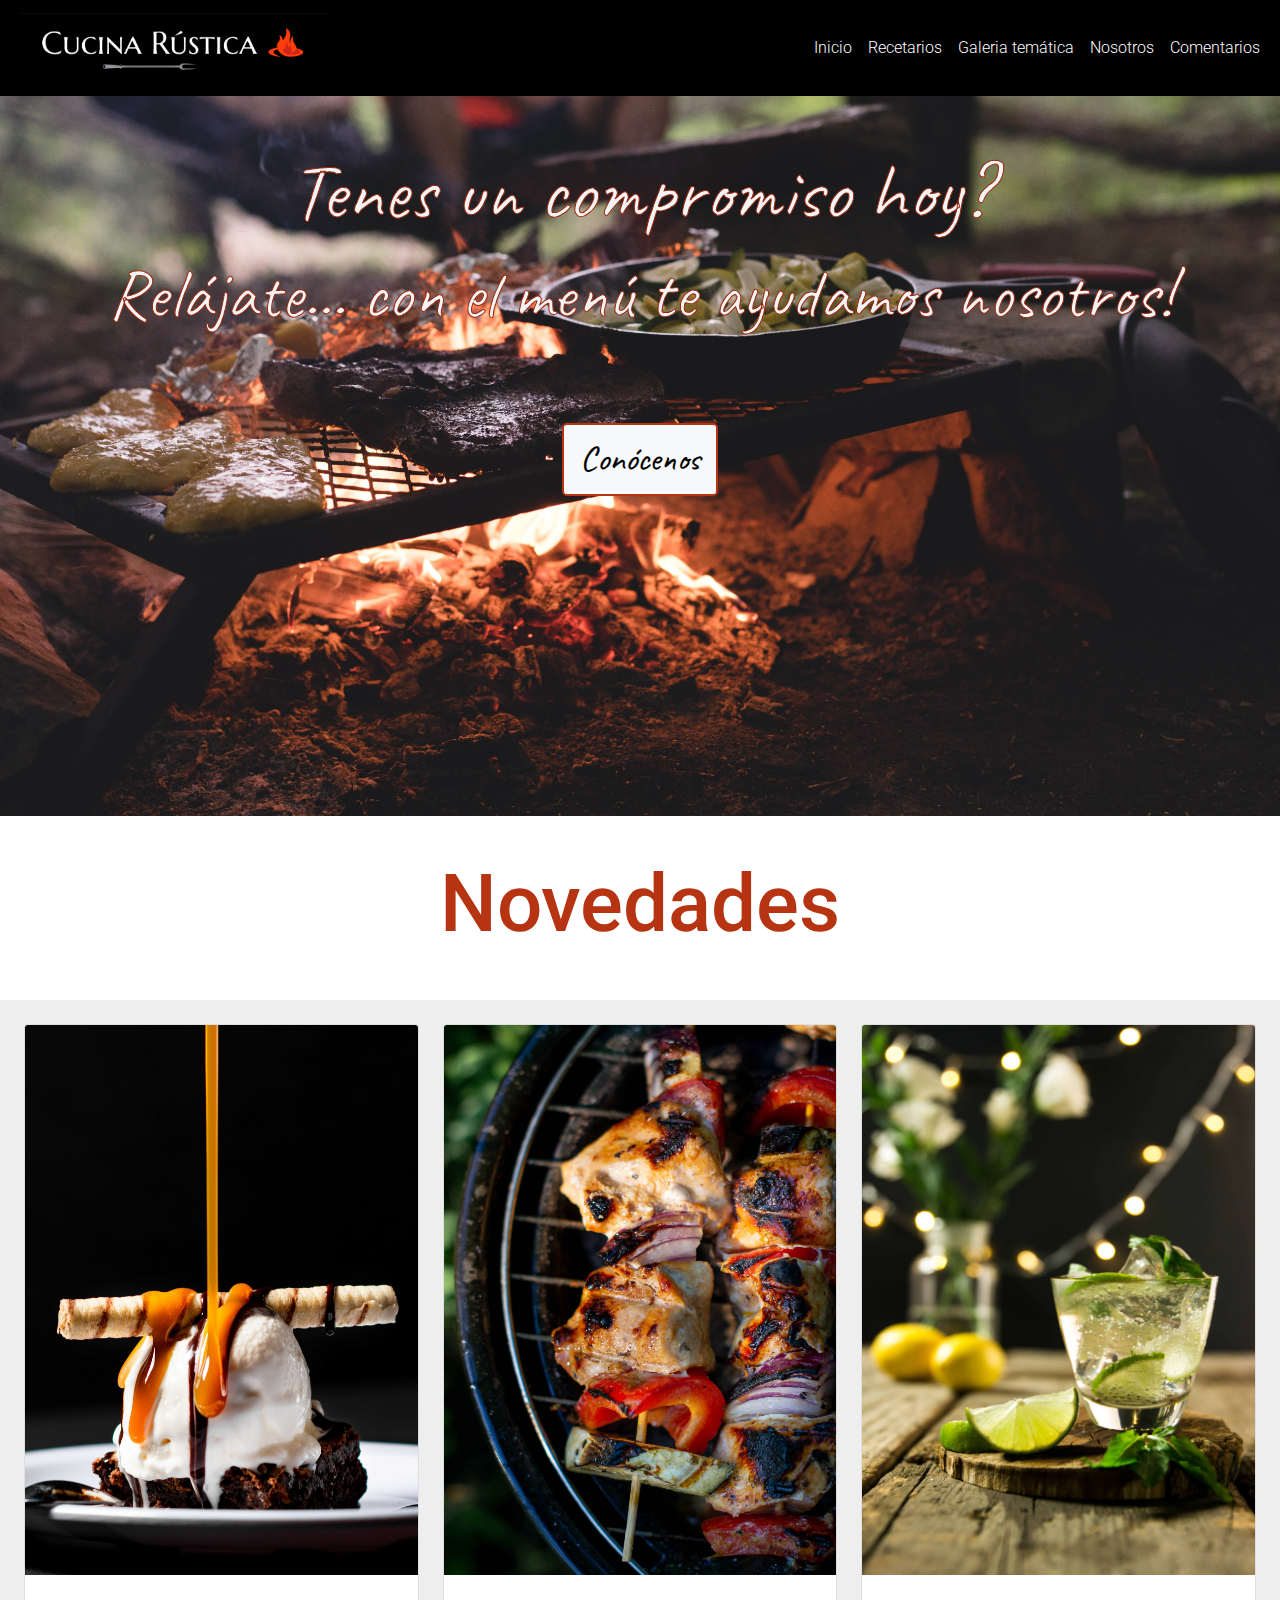
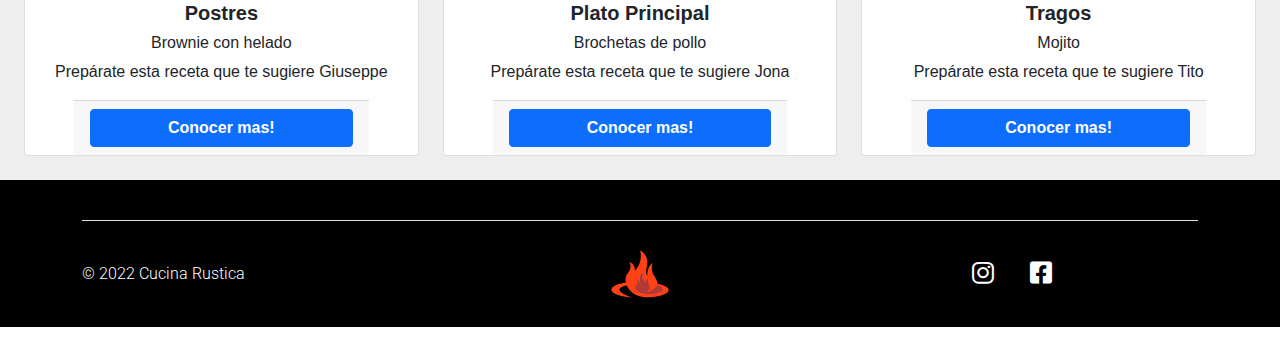
==== commit 75d4d0dc: "se mejoro enlances de novedades" ====
--- a/index.html
+++ b/index.html
@@ -58,7 +58,7 @@
         <div class="row row-cols-1 row-cols-md-3 g-4">
           <div class="col card_content">
             <div class="card h-100">
-              <a href="./subpages/te_hiciste_un_postre.html"><img src="./imagenes/imagen7.jpg" class="card-img-top" alt=">Brownie"/></img></a>
+              <img src="./imagenes/imagen7.jpg" class="card-img-top" alt=">Brownie"/></img>
                 <div class="card-body">
                   <h5 class="card-title text-center"><b>Postres</h5></b>
                   <h6 class="card-title text-center">Brownie con helado</h6>
@@ -71,7 +71,7 @@
           </div>
             <div class="col">
               <div class="card h-100">
-                <a href="./subpages/cocinate_algo.html"><img src="./imagenes/imagen9.jpg" class="card-img-top" alt="Brochetas de pollo"/></img></a>
+                <img src="./imagenes/imagen9.jpg" class="card-img-top" alt="Brochetas de pollo"/></img>
                     <div class="card-body">
                       <h5 class="card-title text-center"><b>Plato Principal</b></h5>
                       <h6 class="card-title text-center ">Brochetas de pollo</h6>
@@ -84,7 +84,7 @@
             </div>
             <div class="col">
               <div class="card h-100">
-                <a href="./subpages/te_pinto_un_trago.html"><img src="./imagenes/imagen8.jpg" class="card-img-top" alt="Mojito"/></img></a>
+                <img src="./imagenes/imagen8.jpg" class="card-img-top" alt="Mojito"/></img>
                   <div class="card-body">
                     <h5 class="card-title text-center"><b>Tragos</b></h5>
                     <h6 class="card-title text-center">Mojito</h6>
--- a/css/styles.css
+++ b/css/styles.css
@@ -236,7 +236,7 @@
 .title_novedades h3 {
   font-family: "Roboto", sans-serif;
   font-style: bold;
-  font-weight: 400;
+  font-weight: 500;
 }
 
 @media (min-width: 768px) {
@@ -271,11 +271,9 @@
   .title_novedades h3 {
     font-size: 60px;
   }
-
 }
 
 @media (min-width: 1024px) {
- 
   .logo_cucina {
     height: 70px;
   }
@@ -296,7 +294,6 @@
   .title_novedades h3 {
     font-size: 80px;
   }
-  
 }
 
 /****** FIN PAGINA PRINCPAL (INDEX) ******/
@@ -327,8 +324,11 @@
 }
 
 .textos_main_recetario h2 {
-  font-size: 20px;
   color: black;
+  font-family: "Roboto", sans-serif;
+  font-style: bold;
+  font-weight: 900;
+  font-size: 20px;
 }
 
 #recetarios {
@@ -345,14 +345,14 @@
 }
 
 .title_recetarios {
-  font-family: "Segoe UI", Tahoma, Geneva, Verdana, sans-serif;
-  text-align: center;
-  font-size: 22px;
+  text-align: center;
   color: #b73413;
   margin-top: 10px;
   margin-left: 30px;
-  font-weight: bold;
-  font-style: italic;
+  font-family: "Roboto", sans-serif;
+  font-style: bold;
+  font-weight: 600;
+  font-size: 20px;
 }
 
 .recetarios_contenedor {
@@ -387,6 +387,32 @@
   align-items: center;
 }
 
+.textos_section_recetarios {
+  display: inline-block;
+  width: 100%;
+  min-height: 75px;
+  align-items: center;
+  justify-content: end;
+  text-align: center;
+  background-color: rgba(226, 216, 204, 0.89);
+  margin-bottom: 1px;
+  padding: 15px;
+}
+
+.textos_section_recetarios h3 {
+  font-family: "Roboto", sans-serif;
+  font-style: bold;
+  font-weight: 700;
+  font-size: 20px;
+}
+
+.textos_section_recetarios p {
+  font-family: "Roboto", sans-serif;
+  font-style: normal;
+  font-weight: 400;
+  font-size: 10px;
+}
+
 @media (min-width: 768px) {
   .recetarios_contenedor .card_recetarios {
     width: 350px;
@@ -406,6 +432,14 @@
   .title_recetarios {
     font-size: 35px;
   }
+
+  .textos_section_recetarios h3 {
+    font-size: 25px;
+  }
+
+  .textos_section_recetarios p {
+    font-size: 15px;
+  }
 }
 
 @media (min-width: 1024px) {
@@ -420,15 +454,15 @@
     height: 100%;
   }
 
-  .textos_main_recetarioh2 {
+  .textos_main_recetario h2 {
     font-size: 40px;
   }
 
   .title_recetarios {
     font-size: 50px;
   }
-}
-
+
+  /*
 #sugerencias_chef {
   grid-area: novedades;
   margin: 0;
@@ -440,45 +474,15 @@
   align-items: center;
   flex-wrap: wrap;
   display: flex;
-}
-
-.textos_section_recetarios {
-  display: inline-block;
-  width: 100%;
-  min-height: 75px;
-  align-items: center;
-  justify-content: end;
-  text-align: center;
-  background-color: rgba(226, 216, 204, 0.89);
-  margin-bottom: 1px;
-  padding: 15px;
-}
-
-.textos_section_recetarios h3 {
-  font-size: 20px;
-}
-.textos_section_recetarios p {
-  font-size: 10px;
-}
-
-@media (min-width: 768px) {
+}*/
+
   .textos_section_recetarios h3 {
+    font-size: 35px;
+  }
+  .textos_section_recetarios p {
     font-size: 25px;
   }
-  .textos_section_recetarios p {
-    font-size: 15px;
-  }
-}
-
-@media (min-width: 1024px) {
-  .textos_section_recetarios h3 {
-    font-size: 30px;
-  }
-  .textos_section_recetarios p {
-    font-size: 20px;
-  }
-}
-
+}
 /****** FIN PAGINA RECETARIO ******/
 
 /****PAGES GALERIA TEMATICA****/
@@ -850,4 +854,4 @@
   }
 }
 
-/****** FIN SUB PAGES  TE HICISTE UN POSTRE ***/
+/****** SUB PAGES ******/
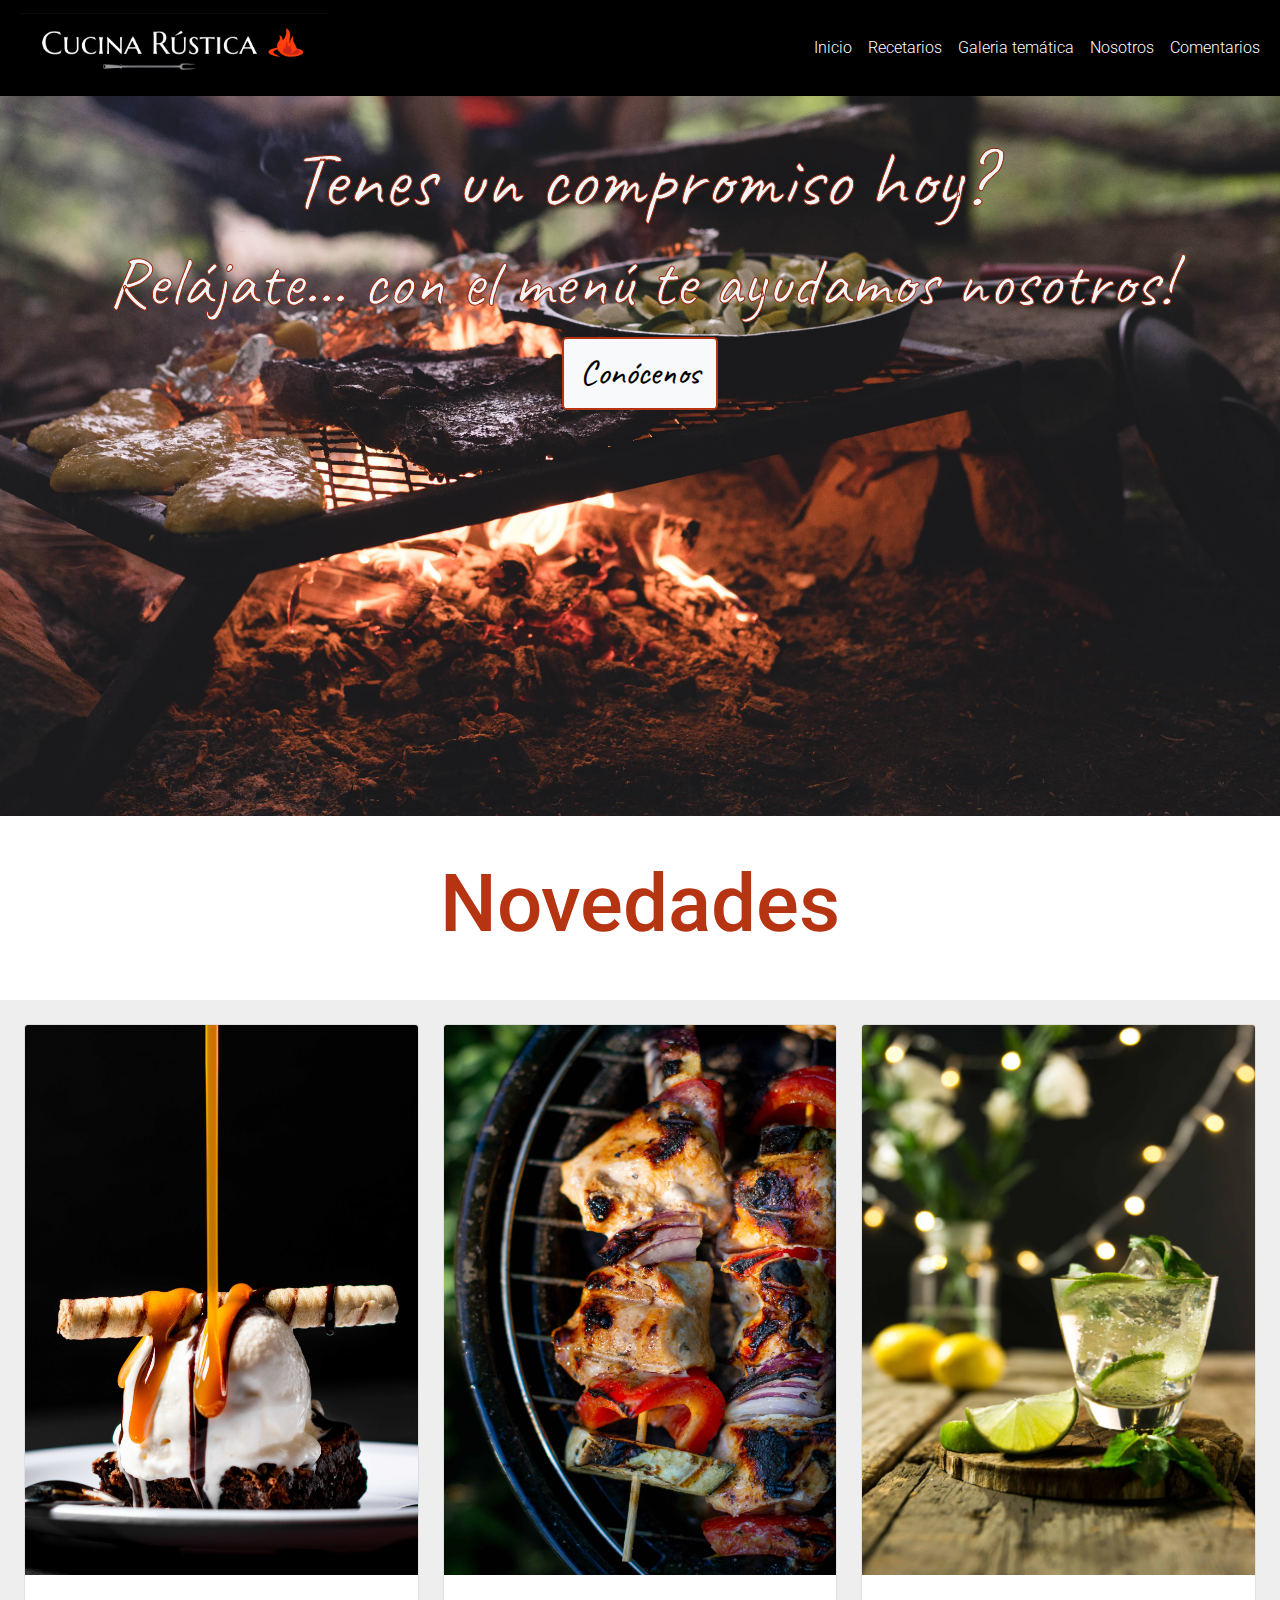
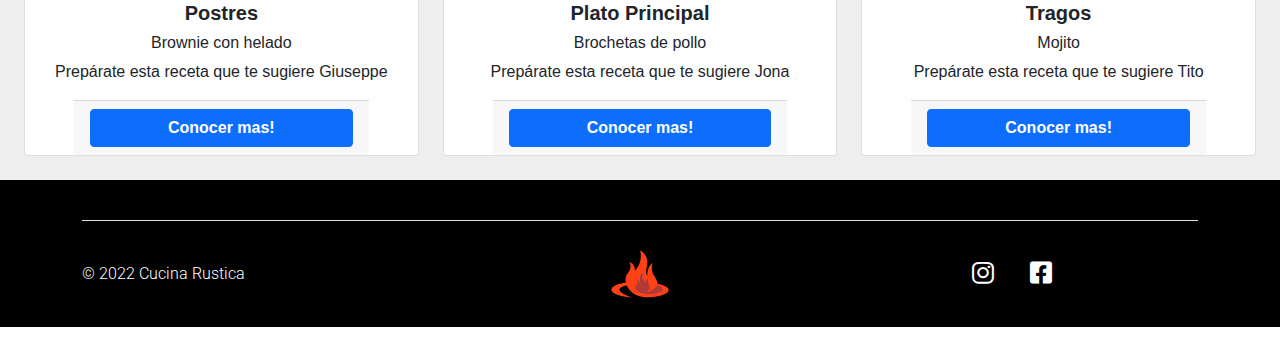
==== commit 59a77993: "actualizando" ====
--- a/index.html
+++ b/index.html
@@ -36,7 +36,7 @@
   </header>
   <main>
     <section>
-          <div class="p-3 text-center bg-image" id="main_principal">
+          <div class="p-1 text-center bg-image" id="main_principal">
             <div class="mask">
               <div class="d-flex justify-content-center align-items-center h-100">
                 <div class="text-white m-3 text_main">
--- a/css/styles.css
+++ b/css/styles.css
@@ -218,7 +218,7 @@
 
 .boton_main {
   border: solid 2px #b73413;
-  margin-top: 75px;
+  margin-top: 1px;
   font-family: "Caveat", cursive;
   font-style: normal;
   font-weight: 400;
@@ -324,11 +324,11 @@
 }
 
 .textos_main_recetario h2 {
+  font-family: "Caveat", cursive;
+  font-style: bold;
+  font-weight: 900;
+  font-size: 35px;
   color: black;
-  font-family: "Roboto", sans-serif;
-  font-style: bold;
-  font-weight: 900;
-  font-size: 20px;
 }
 
 #recetarios {
@@ -426,7 +426,7 @@
   }
 
   .textos_main_recetario h2 {
-    font-size: 30px;
+    font-size: 50px;
   }
 
   .title_recetarios {
@@ -455,26 +455,12 @@
   }
 
   .textos_main_recetario h2 {
-    font-size: 40px;
+    font-size: 70px;
   }
 
   .title_recetarios {
     font-size: 50px;
   }
-
-  /*
-#sugerencias_chef {
-  grid-area: novedades;
-  margin: 0;
-  padding: 0;
-  width: 100%;
-  font-family: sans-serif;
-  letter-spacing: 0.03em;
-  line-height: 1.6;
-  align-items: center;
-  flex-wrap: wrap;
-  display: flex;
-}*/
 
   .textos_section_recetarios h3 {
     font-size: 35px;
@@ -499,13 +485,19 @@
 }
 
 .textos_main_galeria_tematica h2 {
+  font-family: "Caveat", cursive;
+  font-style: bold;
+  font-weight: 900;
+  font-size: 35px;
+  color: black;
+}
+
+.textos_main_galeria_tematica h3 {
+  color: black;
+  font-family: "Caveat", cursive;
+  font-style: bold;
+  font-weight: 600;
   font-size: 25px;
-  color: black;
-}
-
-.textos_main_galeria_tematica h3 {
-  font-size: 20px;
-  color: rgb(4, 27, 46);
   text-shadow: 0.2em 0.1em 0.1em rgb(140, 145, 146);
   text-align: center;
 }
@@ -524,14 +516,14 @@
 }
 
 .title_galeria_tematica {
-  font-family: "Segoe UI", Tahoma, Geneva, Verdana, sans-serif;
-  text-align: center;
-  font-size: 30px;
+  text-align: center;
   color: #b73413;
-  margin-top: 40px;
+  margin-top: 10px;
   margin-left: 30px;
-  font-weight: bold;
-  font-style: italic;
+  font-family: "Roboto", sans-serif;
+  font-style: bold;
+  font-weight: 600;
+  font-size: 20px;
 }
 
 .galeria_tematica_contenedor {
@@ -580,34 +572,6 @@
   font-weight: 300;
 }
 
-@media (min-width: 768px) {
-  .textos_main_galeria_tematica h2 {
-    font-size: 35px;
-  }
-
-  .textos_main_galeria_tematica h3 {
-    font-size: 30px;
-  }
-
-  .title_galeria_tematica {
-    font-size: 40px;
-  }
-}
-
-@media (min-width: 1024px) {
-  .textos_main_galeria_tematica h2 {
-    font-size: 40px;
-  }
-
-  .textos_main_galeria_tematica h3 {
-    font-size: 35px;
-  }
-
-  .title_galeria_tematica {
-    font-size: 50px;
-  }
-}
-
 .subtexto_contenedor_galeria {
   display: inline-block;
   width: 100%;
@@ -621,13 +585,31 @@
 }
 
 .subtexto_contenedor_galeria h4 {
+  font-family: "Roboto", sans-serif;
+  font-style: bold;
+  font-weight: 700;
   font-size: 20px;
 }
 .subtexto_contenedor_galeria p {
+  font-family: "Roboto", sans-serif;
+  font-style: normal;
+  font-weight: 400;
   font-size: 10px;
 }
 
 @media (min-width: 768px) {
+  .textos_main_galeria_tematica h2 {
+    font-size: 50px;
+  }
+
+  .textos_main_galeria_tematica h3 {
+    font-size: 40px;
+  }
+
+  .title_galeria_tematica {
+    font-size: 40px;
+  }
+
   .subtexto_contenedor_galeria h4 {
     font-size: 25px;
   }
@@ -637,15 +619,68 @@
 }
 
 @media (min-width: 1024px) {
+  .textos_main_galeria_tematica h2 {
+    font-size: 70px;
+  }
+
+  .textos_main_galeria_tematica h3 {
+    font-size: 60px;
+  }
+
+  .title_galeria_tematica {
+    font-size: 50px;
+  }
+
   .subtexto_contenedor_galeria h4 {
+    font-size: 35px;
+  }
+  .subtexto_contenedor_galeria p {
+    font-size: 25px;
+  }
+}
+
+/****** FIN PAGINA GALERIA_TEMATICA ******/
+
+/*--------PAGES NOSOTROS----------*/
+
+.text_nosotros h2 {
+  color: black;
+  font-family: "Roboto", sans-serif;
+  font-style: bold;
+  font-weight: 900;
+  font-size: 25px;
+}
+
+.text_nosotros h3 {
+  color: black;
+  font-family: "Roboto", sans-serif;
+  font-style: bold;
+  font-weight: 900;
+  font-size: 20px;
+}
+
+@media (min-width: 768px) {
+
+  .text_nosotros h2 {
+    font-size: 35px;
+  }
+
+  .text_nosotros h3 {
     font-size: 30px;
   }
-  .subtexto_contenedor_galeria p {
-    font-size: 20px;
-  }
-}
-
-/****** FIN PAGINA GALERIA_TEMATICA ******/
+}
+
+@media (min-width: 1024px) {
+
+  .text_nosotros h2 {
+    font-size: 45px;
+  }
+
+  .text_nosotros h3{
+    font-size: 40px;
+  }
+}
+/****** FIN PAGINA NOSOTROS ******/
 
 /*--------SUB PAGES COCINATE ALGO----------*/
 /* MOBILE FIRST */
@@ -682,27 +717,29 @@
 }
 
 .textos_main_cocinate_algo h2 {
-  font-size: 20px;
+  font-family: "Caveat", cursive;
+  font-style: bold;
+  font-weight: 900;
+  font-size: 35px;
   color: black;
-  font-weight: bold;
 }
 
 /*--recetarios--*/
 
 .title_subpage_recetario {
-  font-family: "Segoe UI", Tahoma, Geneva, Verdana, sans-serif;
-  text-align: center;
-  font-size: 20px;
+  font-family: "Roboto", sans-serif;
+  font-style: bold;
+  font-weight: 600;
+  font-size: 25px;
+  text-align: center;
   color: #b73413;
   margin-top: 40px;
-  margin-left: 30px;
-  font-weight: bold;
-  font-style: italic;
+  margin-left: 30px; 
 }
 
 @media (min-width: 768px) {
   .textos_main_cocinate_algo h2 {
-    font-size: 35px;
+    font-size: 50px;
   }
 
   .img_main_cocinate_algo {
@@ -710,13 +747,13 @@
   }
 
   .title_subpage_recetario {
-    font-size: 30px;
+    font-size: 35px;
   }
 }
 
 @media (min-width: 1024px) {
   .textos_main_cocinate_algo h2 {
-    font-size: 40px;
+    font-size: 70px;
   }
 
   .img_main_cocinate_algo {
@@ -724,7 +761,7 @@
   }
 
   .title_subpage_recetario {
-    font-size: 35px;
+    font-size: 50px;
   }
 }
 
@@ -766,14 +803,17 @@
 }
 
 .textos_main_preparate_un_trago h2 {
-  font-size: 20px;
+  font-family: "Caveat", cursive;
+  font-style: bold;
+  font-weight: 900;
+  font-size: 35px;
   color: black;
-  font-weight: bold;
-}
+}
+
 
 @media (min-width: 768px) {
   .textos_main_preparate_un_trago h2 {
-    font-size: 35px;
+    font-size: 50px;
   }
 
   .img_main_preparate_un_trago {
@@ -783,7 +823,7 @@
 
 @media (min-width: 1024px) {
   .textos_main_preparate_un_tragoh2 {
-    font-size: 40px;
+    font-size: 70px;
   }
 
   .img_main_preparate_un_trago {
@@ -829,14 +869,16 @@
 }
 
 .textos_main_hiciste_un_postre h2 {
-  font-size: 20px;
+  font-family: "Caveat", cursive;
+  font-style: bold;
+  font-weight: 900;
+  font-size: 35px;
   color: black;
-  font-weight: bold;
 }
 
 @media (min-width: 768px) {
   .textos_main_hiciste_un_postre h2 {
-    font-size: 35px;
+    font-size: 50px;
   }
 
   .img_main_hiciste_un_postre {
@@ -846,7 +888,7 @@
 
 @media (min-width: 1024px) {
   .textos_main_hiciste_un_postre h2 {
-    font-size: 40px;
+    font-size: 70px;
   }
 
   .img_main_hiciste_un_postre {
